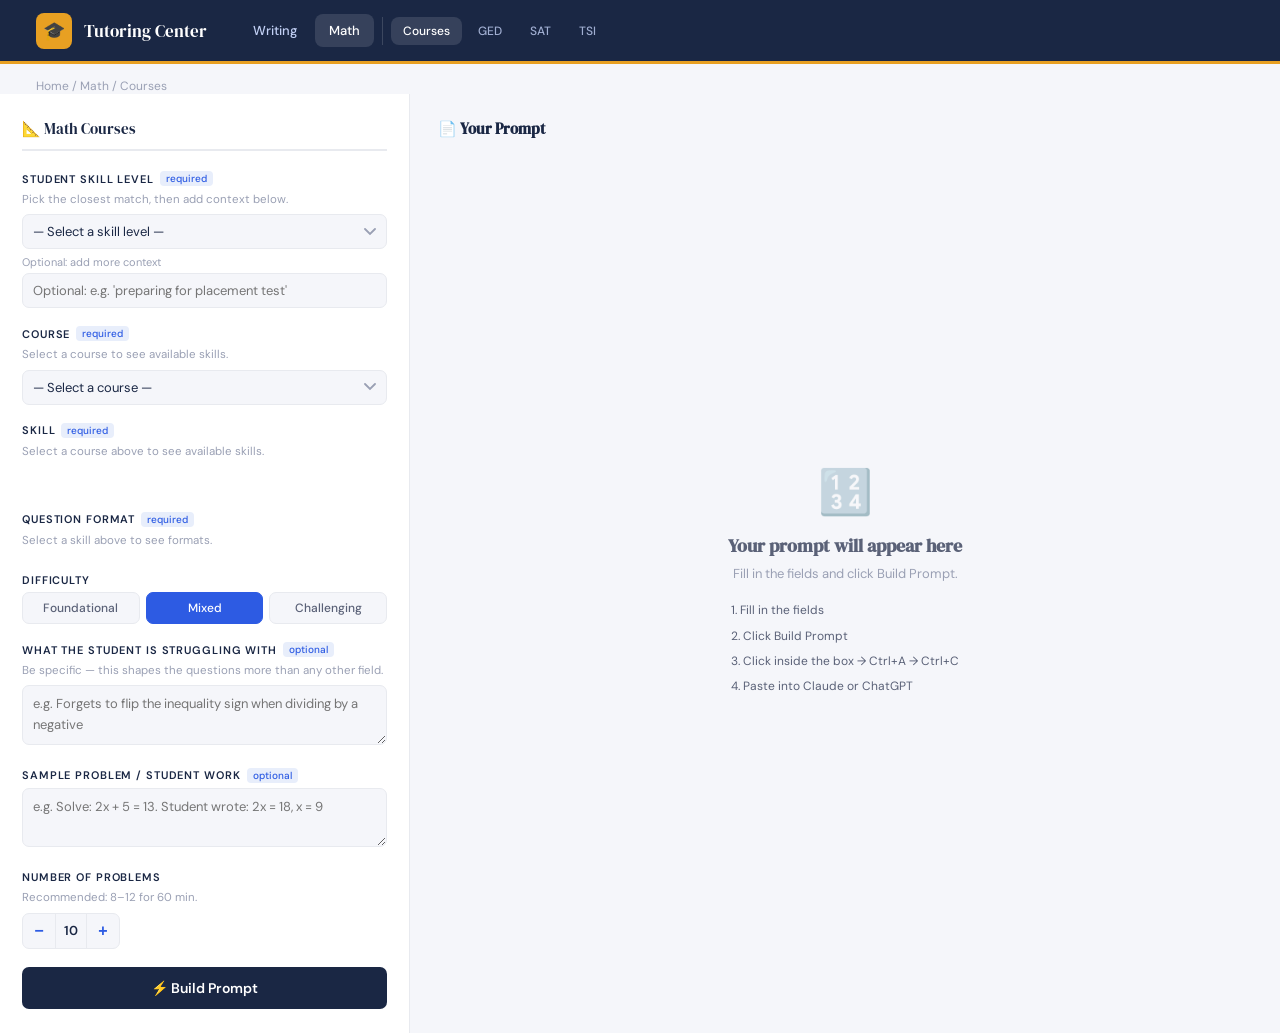
==== math-courses.html @ 2fd33554 "Add files via upload" ====
<!DOCTYPE html>
<html lang="en">
<head>
<meta charset="UTF-8">
<meta name="viewport" content="width=device-width, initial-scale=1.0">
<title>Math Courses — Tutoring Center</title>
<link href="https://fonts.googleapis.com/css2?family=DM+Serif+Display&family=DM+Sans:wght@300;400;500;600&display=swap" rel="stylesheet">
<link rel="stylesheet" href="shared.css">
</head>
<body>
<nav>
  <a href="index.html" class="nav-brand"><div class="nav-icon">🎓</div><span class="nav-title">Tutoring Center</span></a>
  <div class="nav-links">
    <a href="writing.html" class="nav-link">Writing</a>
    <a href="math.html" class="nav-link active">Math</a>
  </div>
  <div class="nav-sub">
    <a href="math-courses.html" class="nav-sub-link active">Courses</a>
    <a href="math-ged.html" class="nav-sub-link">GED</a>
    <a href="math-sat.html" class="nav-sub-link">SAT</a>
    <a href="math-tsi.html" class="nav-sub-link">TSI</a>
  </div>
</nav>
<div class="breadcrumb"><a href="index.html">Home</a> / <a href="math.html">Math</a> / Courses</div>

<div class="layout">
  <div class="form-panel">
    <div class="panel-title">📐 Math Courses</div>

    <div class="field" id="field-level">
      <div class="field-label">Student Skill Level <span class="badge">required</span></div>
      <div class="field-hint">Pick the closest match, then add context below.</div>
      <select id="select-level" onchange="clearErr('field-level')">
        <option value="">— Select a skill level —</option>
        <option value="Beginner — new to this topic; needs step-by-step foundational guidance">Beginner — new to this topic</option>
        <option value="Developing — understands the concept but makes consistent procedural errors">Developing — consistent procedural errors</option>
        <option value="Intermediate — can solve standard problems but struggles with multi-step or word problems">Intermediate — struggles with multi-step problems</option>
        <option value="Advanced — solid understanding; needs challenge problems and edge cases">Advanced — needs challenge problems</option>
        <option value="Multilingual learner — math vocabulary and word problem language needs extra scaffolding">Multilingual learner</option>
        <option value="Math-anxious — needs confidence-building problems before harder material">Math-anxious — needs confidence-building</option>
      </select>
      <div class="val-msg" id="val-level">Please select a skill level.</div>
      <div style="margin-top:6px;"><div style="font-size:11px;color:var(--gray-3);margin-bottom:4px;">Optional: add more context</div><input type="text" id="custom-level" placeholder="Optional: e.g. 'preparing for placement test'"></div>
    </div>

    <div class="field" id="field-course">
      <div class="field-label">Course <span class="badge">required</span></div>
      <div class="field-hint">Select a course to see available skills.</div>
      <select id="select-course" onchange="onCourseChange()">
        <option value="">— Select a course —</option>
        <option value="Arithmetic / Basic Math">Arithmetic / Basic Math</option>
        <option value="Pre-Algebra">Pre-Algebra</option>
        <option value="College Algebra">College Algebra</option>
        <option value="Pre-Calculus">Pre-Calculus</option>
        <option value="Statistics / Probability">Statistics / Probability</option>
        <option value="Trigonometry">Trigonometry</option>
      </select>
      <div class="val-msg" id="val-course">Please select a course.</div>
    </div>

    <div class="field" id="field-skills">
      <div class="field-label">Skill <span class="badge">required</span></div>
      <div class="field-hint" id="skill-hint">Select a course above to see available skills.</div>
      <div class="chips-wrap" id="chips"></div>
      <div class="val-msg" id="val-skills">Please select a skill.</div>
    </div>

    <div class="field" id="field-format">
      <div class="field-label">Question Format <span class="badge">required</span></div>
      <div class="field-hint" id="format-hint">Select a skill above to see formats.</div>
      <div class="format-grid" id="format-grid"></div>
      <div class="val-msg" id="val-format">Please select at least one format.</div>
    </div>

    <div class="field">
      <div class="field-label">Difficulty</div>
      <div class="toggle-row">
        <button class="toggle-btn" id="diff-foundational" onclick="setDifficulty('foundational')">Foundational</button>
        <button class="toggle-btn active" id="diff-mixed" onclick="setDifficulty('mixed')">Mixed</button>
        <button class="toggle-btn" id="diff-challenging" onclick="setDifficulty('challenging')">Challenging</button>
      </div>
    </div>

    <div class="field">
      <div class="field-label">What the Student is Struggling With <span class="badge">optional</span></div>
      <div class="field-hint">Be specific — this shapes the questions more than any other field.</div>
      <textarea id="struggling-text" style="min-height:56px;" placeholder="e.g. Forgets to flip the inequality sign when dividing by a negative"></textarea>
    </div>

    <div class="field">
      <div class="field-label">Sample Problem / Student Work <span class="badge">optional</span></div>
      <textarea id="draft-text" style="min-height:56px;" placeholder="e.g. Solve: 2x + 5 = 13. Student wrote: 2x = 18, x = 9"></textarea>
    </div>

    <div class="field">
      <div class="field-label">Number of Problems</div>
      <div class="field-hint">Recommended: 8–12 for 60 min.</div>
      <div class="stepper">
        <button onclick="changeQty(-1)">−</button>
        <div class="qty" id="qty-display">10</div>
        <button onclick="changeQty(1)">+</button>
      </div>
    </div>

    <button class="submit-btn" onclick="buildPrompt()">⚡ Build Prompt</button>
  </div>

  <div class="output-panel">
    <div class="output-header">
      <h2>📄 Your Prompt <button class="copy-btn" id="copy-btn" onclick="copyPrompt()" style="display:none;">📋 Copy Prompt</button></h2>
    </div>
    <div id="empty-state" class="empty-state">
      <div class="es-icon">🔢</div>
      <h3>Your prompt will appear here</h3>
      <p>Fill in the fields and click Build Prompt.</p>
      <div class="step-list">
        <span>1. Fill in the fields</span>
        <span>2. Click Build Prompt</span>
        <span>3. Click inside the box → Ctrl+A → Ctrl+C</span>
        <span>4. Paste into Claude or ChatGPT</span>
      </div>
    </div>
    <textarea id="prompt-output" class="prompt-box" style="display:none;" readonly onclick="this.select()"></textarea>
    <div id="copy-hint" class="copy-hint">✓ Text selected — press Ctrl+C to copy</div>
  </div>
</div>

<script src="shared.js"></script>
<script>
  const courseSkillMap = {
    'Arithmetic / Basic Math':[{skill:'Fractions & decimals',label:'Fractions & decimals'},{skill:'Percentages',label:'Percentages'},{skill:'Order of operations',label:'Order of operations'},{skill:'Ratios & proportions',label:'Ratios & proportions'},{skill:'Integer operations',label:'Integer operations'}],
    'Pre-Algebra':[{skill:'Variables & expressions',label:'Variables & expressions'},{skill:'Solving one- and two-step equations',label:'One/two-step equations'},{skill:'Inequalities',label:'Inequalities'},{skill:'Graphing on a number line',label:'Number line graphing'},{skill:'Word problems',label:'Word problems'}],
    'College Algebra':[{skill:'Linear equations & systems',label:'Linear equations & systems'},{skill:'Quadratic equations',label:'Quadratic equations'},{skill:'Functions & function notation',label:'Functions & notation'},{skill:'Exponents & radicals',label:'Exponents & radicals'},{skill:'Polynomials',label:'Polynomials'},{skill:'Rational expressions',label:'Rational expressions'}],
    'Pre-Calculus':[{skill:'Exponential & logarithmic functions',label:'Exponential & logs'},{skill:'Trigonometric functions',label:'Trig functions'},{skill:'Sequences & series',label:'Sequences & series'},{skill:'Conic sections',label:'Conic sections'},{skill:'Introduction to limits',label:'Intro to limits'}],
    'Statistics / Probability':[{skill:'Mean, median, mode, and range',label:'Mean/median/mode/range'},{skill:'Probability basics',label:'Probability basics'},{skill:'Reading charts & graphs',label:'Charts & graphs'},{skill:'Normal distribution',label:'Normal distribution'},{skill:'Interpreting data',label:'Interpreting data'}],
    'Trigonometry':[{skill:'Unit circle',label:'Unit circle'},{skill:'Trig ratios (SOH-CAH-TOA)',label:'SOH-CAH-TOA'},{skill:'Trig identities',label:'Trig identities'},{skill:'Solving trig equations',label:'Solving trig equations'},{skill:'Graphing trig functions',label:'Graphing trig functions'}]
  };

  const formatMap = {
    'Fractions & decimals':[{fmt:'multiple choice',name:'Multiple Choice',desc:'4 options, one correct'},{fmt:'show your work',name:'Show Your Work',desc:'Step-by-step solve'},{fmt:'error identification',name:'Error ID',desc:'Find the mistake in worked solution'},{fmt:'fill in the blank',name:'Fill in the Blank',desc:'Complete the missing step'}],
    'Percentages':[{fmt:'multiple choice',name:'Multiple Choice',desc:'4 options, one correct'},{fmt:'show your work',name:'Show Your Work',desc:'Step-by-step solve'},{fmt:'error identification',name:'Error ID',desc:'Find the mistake'},{fmt:'fill in the blank',name:'Fill in the Blank',desc:'Complete the missing step'}],
    'Order of operations':[{fmt:'multiple choice',name:'Multiple Choice',desc:'4 options, one correct'},{fmt:'show your work',name:'Show Your Work',desc:'Step-by-step solve'},{fmt:'error identification',name:'Error ID',desc:'Find where order was applied wrong'},{fmt:'fill in the blank',name:'Fill in the Blank',desc:'Complete the missing step'}],
    'Ratios & proportions':[{fmt:'multiple choice',name:'Multiple Choice',desc:'4 options, one correct'},{fmt:'show your work',name:'Show Your Work',desc:'Step-by-step solve'},{fmt:'error identification',name:'Error ID',desc:'Find the mistake'},{fmt:'fill in the blank',name:'Fill in the Blank',desc:'Complete the missing step'}],
    'Integer operations':[{fmt:'multiple choice',name:'Multiple Choice',desc:'4 options, one correct'},{fmt:'show your work',name:'Show Your Work',desc:'Step-by-step solve'},{fmt:'error identification',name:'Error ID',desc:'Find the sign error'},{fmt:'fill in the blank',name:'Fill in the Blank',desc:'Complete the missing step'}],
    'Variables & expressions':[{fmt:'multiple choice',name:'Multiple Choice',desc:'4 options, one correct'},{fmt:'show your work',name:'Show Your Work',desc:'Simplify or evaluate'},{fmt:'error identification',name:'Error ID',desc:'Find the mistake'},{fmt:'match equation to word problem',name:'Match to Word Problem',desc:'Link expression to context'}],
    'Solving one- and two-step equations':[{fmt:'multiple choice',name:'Multiple Choice',desc:'4 options, one correct'},{fmt:'show your work',name:'Show Your Work',desc:'Solve step by step'},{fmt:'error identification',name:'Error ID',desc:'Find where the solve went wrong'},{fmt:'match equation to word problem',name:'Match to Word Problem',desc:'Link equation to context'}],
    'Inequalities':[{fmt:'multiple choice',name:'Multiple Choice',desc:'4 options, one correct'},{fmt:'show your work',name:'Show Your Work',desc:'Solve and describe solution set'},{fmt:'error identification',name:'Error ID',desc:'Find the sign flip error'},{fmt:'fill in the blank',name:'Fill in the Blank',desc:'Complete the missing step'}],
    'Graphing on a number line':[{fmt:'multiple choice',name:'Multiple Choice',desc:'4 options, one correct'},{fmt:'error identification',name:'Error ID',desc:'Find the graphing error'},{fmt:'fill in the blank',name:'Fill in the Blank',desc:'Describe the solution set'}],
    'Word problems':[{fmt:'multiple choice',name:'Multiple Choice',desc:'4 options, one correct'},{fmt:'show your work',name:'Show Your Work',desc:'Set up and solve'},{fmt:'match equation to word problem',name:'Match to Word Problem',desc:'Link equation to context'},{fmt:'error identification',name:'Error ID',desc:'Find where the setup went wrong'}],
    'Linear equations & systems':[{fmt:'multiple choice',name:'Multiple Choice',desc:'4 options, one correct'},{fmt:'show your work',name:'Show Your Work',desc:'Solve step by step'},{fmt:'error identification',name:'Error ID',desc:'Find the mistake'},{fmt:'graph interpretation',name:'Graph Interpretation',desc:'Read and interpret a graph'}],
    'Quadratic equations':[{fmt:'multiple choice',name:'Multiple Choice',desc:'4 options, one correct'},{fmt:'show your work',name:'Show Your Work',desc:'Solve step by step'},{fmt:'error identification',name:'Error ID',desc:'Find the mistake'},{fmt:'match function to graph',name:'Match to Graph',desc:'Link equation to its parabola'}],
    'Functions & function notation':[{fmt:'multiple choice',name:'Multiple Choice',desc:'4 options, one correct'},{fmt:'show your work',name:'Show Your Work',desc:'Evaluate or compose'},{fmt:'error identification',name:'Error ID',desc:'Find the notation error'},{fmt:'match function to graph',name:'Match to Graph',desc:'Link function to its graph'}],
    'Exponents & radicals':[{fmt:'multiple choice',name:'Multiple Choice',desc:'4 options, one correct'},{fmt:'show your work',name:'Show Your Work',desc:'Simplify step by step'},{fmt:'error identification',name:'Error ID',desc:'Find the rule misapplication'},{fmt:'fill in the blank',name:'Fill in the Blank',desc:'Complete the missing step'}],
    'Polynomials':[{fmt:'multiple choice',name:'Multiple Choice',desc:'4 options, one correct'},{fmt:'show your work',name:'Show Your Work',desc:'Add, subtract, multiply, or factor'},{fmt:'error identification',name:'Error ID',desc:'Find the distribution or sign error'},{fmt:'fill in the blank',name:'Fill in the Blank',desc:'Complete the missing step'}],
    'Rational expressions':[{fmt:'multiple choice',name:'Multiple Choice',desc:'4 options, one correct'},{fmt:'show your work',name:'Show Your Work',desc:'Simplify or operate step by step'},{fmt:'error identification',name:'Error ID',desc:'Find the cancellation or LCD error'},{fmt:'fill in the blank',name:'Fill in the Blank',desc:'Complete the missing step'}],
    'Exponential & logarithmic functions':[{fmt:'multiple choice',name:'Multiple Choice',desc:'4 options, one correct'},{fmt:'show your work',name:'Show Your Work',desc:'Solve or simplify step by step'},{fmt:'error identification',name:'Error ID',desc:'Find the log property error'},{fmt:'graph interpretation',name:'Graph Interpretation',desc:'Read and interpret the graph'}],
    'Trigonometric functions':[{fmt:'multiple choice',name:'Multiple Choice',desc:'4 options, one correct'},{fmt:'show your work',name:'Show Your Work',desc:'Evaluate or solve'},{fmt:'error identification',name:'Error ID',desc:'Find the trig error'},{fmt:'graph interpretation',name:'Graph Interpretation',desc:'Read and interpret the trig graph'}],
    'Sequences & series':[{fmt:'multiple choice',name:'Multiple Choice',desc:'4 options, one correct'},{fmt:'show your work',name:'Show Your Work',desc:'Find the term or sum'},{fmt:'error identification',name:'Error ID',desc:'Find the formula error'},{fmt:'fill in the blank',name:'Fill in the Blank',desc:'Complete the missing term'}],
    'Conic sections':[{fmt:'multiple choice',name:'Multiple Choice',desc:'4 options, one correct'},{fmt:'show your work',name:'Show Your Work',desc:'Identify and write the equation'},{fmt:'match function to graph',name:'Match to Graph',desc:'Link equation to its conic'},{fmt:'error identification',name:'Error ID',desc:'Find the equation error'}],
    'Introduction to limits':[{fmt:'multiple choice',name:'Multiple Choice',desc:'4 options, one correct'},{fmt:'show your work',name:'Show Your Work',desc:'Evaluate the limit step by step'},{fmt:'graph interpretation',name:'Graph Interpretation',desc:'Read the limit from a graph'},{fmt:'error identification',name:'Error ID',desc:'Find the limit evaluation error'}],
    'Mean, median, mode, and range':[{fmt:'multiple choice',name:'Multiple Choice',desc:'4 options, one correct'},{fmt:'show your work',name:'Show Your Work',desc:'Calculate step by step'},{fmt:'error identification',name:'Error ID',desc:'Find the calculation error'},{fmt:'fill in the blank',name:'Fill in the Blank',desc:'Complete the missing value'}],
    'Probability basics':[{fmt:'multiple choice',name:'Multiple Choice',desc:'4 options, one correct'},{fmt:'show your work',name:'Show Your Work',desc:'Set up and solve'},{fmt:'error identification',name:'Error ID',desc:'Find the probability error'},{fmt:'fill in the blank',name:'Fill in the Blank',desc:'Complete the missing probability'}],
    'Reading charts & graphs':[{fmt:'multiple choice',name:'Multiple Choice',desc:'4 options, one correct'},{fmt:'interpret a graph',name:'Interpret a Graph',desc:'Answer questions about a given graph'},{fmt:'error identification',name:'Error ID',desc:'Find the misreading error'},{fmt:'fill in the blank',name:'Fill in the Blank',desc:'Complete the data value'}],
    'Normal distribution':[{fmt:'multiple choice',name:'Multiple Choice',desc:'4 options, one correct'},{fmt:'show your work',name:'Show Your Work',desc:'Calculate z-scores or probabilities'},{fmt:'interpret a graph',name:'Interpret a Graph',desc:'Read the distribution curve'},{fmt:'error identification',name:'Error ID',desc:'Find the z-score error'}],
    'Interpreting data':[{fmt:'multiple choice',name:'Multiple Choice',desc:'4 options, one correct'},{fmt:'interpret a graph',name:'Interpret a Graph',desc:'Draw conclusions from data'},{fmt:'error identification',name:'Error ID',desc:'Find the misinterpretation'},{fmt:'fill in the blank',name:'Fill in the Blank',desc:'Complete the conclusion'}],
    'Unit circle':[{fmt:'multiple choice',name:'Multiple Choice',desc:'4 options, one correct'},{fmt:'fill in the blank',name:'Fill in the Blank',desc:'Complete coordinates or values'},{fmt:'error identification',name:'Error ID',desc:'Find the unit circle error'},{fmt:'show your work',name:'Show Your Work',desc:'Derive the value step by step'}],
    'Trig ratios (SOH-CAH-TOA)':[{fmt:'multiple choice',name:'Multiple Choice',desc:'4 options, one correct'},{fmt:'show your work',name:'Show Your Work',desc:'Set up and solve the ratio'},{fmt:'error identification',name:'Error ID',desc:'Find the ratio setup error'},{fmt:'fill in the blank',name:'Fill in the Blank',desc:'Complete the missing ratio'}],
    'Trig identities':[{fmt:'multiple choice',name:'Multiple Choice',desc:'4 options, one correct'},{fmt:'show your work',name:'Show Your Work',desc:'Verify or simplify'},{fmt:'error identification',name:'Error ID',desc:'Find the identity misapplication'},{fmt:'fill in the blank',name:'Fill in the Blank',desc:'Complete the identity step'}],
    'Solving trig equations':[{fmt:'multiple choice',name:'Multiple Choice',desc:'4 options, one correct'},{fmt:'show your work',name:'Show Your Work',desc:'Solve step by step'},{fmt:'error identification',name:'Error ID',desc:'Find the solution set error'},{fmt:'fill in the blank',name:'Fill in the Blank',desc:'Complete the missing solution'}],
    'Graphing trig functions':[{fmt:'multiple choice',name:'Multiple Choice',desc:'4 options, one correct'},{fmt:'graph interpretation',name:'Graph Interpretation',desc:'Read amplitude, period, or phase shift'},{fmt:'match function to graph',name:'Match to Graph',desc:'Link equation to its trig graph'},{fmt:'error identification',name:'Error ID',desc:'Find the graphing error'}]
  };

  function onCourseChange() {
    const course = document.getElementById('select-course').value;
    clearErr('field-course');
    document.getElementById('chips').innerHTML = '';
    document.getElementById('format-grid').innerHTML = '';
    document.getElementById('format-hint').textContent = 'Select a skill above to see formats.';
    clearErr('field-skills'); clearErr('field-format');
    if (!course) { document.getElementById('skill-hint').textContent = 'Select a course above to see skills.'; return; }
    document.getElementById('skill-hint').textContent = 'Select one skill for this worksheet.';
    (courseSkillMap[course] || []).forEach(s => {
      const chip = document.createElement('div');
      chip.className = 'chip'; chip.textContent = s.label; chip.dataset.skill = s.skill;
      chip.onclick = () => {
        document.querySelectorAll('#chips .chip').forEach(c => c.classList.remove('selected'));
        chip.classList.add('selected');
        clearErr('field-skills');
        renderFormatCards(formatMap[s.skill] || []);
      };
      document.getElementById('chips').appendChild(chip);
    });
  }

  function buildPrompt() {
    const skill = document.querySelector('#chips .chip.selected');
    const course = document.getElementById('select-course').value;
    let ok = true;
    if (!getLevel()) { document.getElementById('field-level').classList.add('error'); ok = false; }
    if (!course) { document.getElementById('field-course').classList.add('error'); ok = false; }
    if (!skill) { document.getElementById('field-skills').classList.add('error'); ok = false; }
    if (!getFormats().length) { document.getElementById('field-format').classList.add('error'); ok = false; }
    if (!ok) return;

    const difficultyLine = {
      foundational: 'All problems should be foundational and confidence-building. Avoid tricky edge cases.',
      mixed: 'Progress from foundational problems to more challenging ones.',
      challenging: 'Emphasize challenging problems and edge cases where common mistakes are highly tempting.'
    }[difficulty];

    const struggling = document.getElementById('struggling-text').value.trim();
    const sample = document.getElementById('draft-text').value.trim();
    const formats = getFormats();
    const formatLine = formats.length === 1 ? formats[0] : formats.slice(0,-1).join(', ') + ', and ' + formats[formats.length-1];

    const prompt =
`Before generating anything, ask me 2–3 clarifying questions about anything not already covered in the details below that would help you produce a more targeted worksheet. Wait for my answers before generating.

You are a math tutor assistant. Generate a student-facing practice worksheet. Do not solve all problems for the student — provide problems for them to work through, with solutions in the answer key only.

━━━━━━━━━━━━━━━━━━━━━━━━━━━━━━━
STUDENT CONTEXT
━━━━━━━━━━━━━━━━━━━━━━━━━━━━━━━

STUDENT SKILL LEVEL: ${getLevel()}
SESSION LENGTH: 60 minutes

━━━━━━━━━━━━━━━━━━━━━━━━━━━━━━━
WORKSHEET DETAILS
━━━━━━━━━━━━━━━━━━━━━━━━━━━━━━━

COURSE: ${course}
SKILL: ${skill.dataset.skill}
FORMAT: ${formatLine}
NUMBER OF PROBLEMS: ${qty}
${struggling ? `\nSPECIFIC STRUGGLES:\n${struggling}\nPrioritize problems that directly address these patterns.\n` : ''}${sample ? `\nSAMPLE PROBLEM / STUDENT WORK:\n${sample}\nBuild at least 3 problems around this example or error pattern.\n` : ''}
━━━━━━━━━━━━━━━━━━━━━━━━━━━━━━━
REQUIREMENTS
━━━━━━━━━━━━━━━━━━━━━━━━━━━━━━━

• Problems must require active thinking and solving — not just reading or copying.
• Multiple choice: one clearly correct answer and three plausible wrong answers. Each wrong answer should reflect a specific common mistake (sign error, wrong formula, order of operations, etc.).
• Show your work problems: leave space for student work. Full step-by-step solutions in the answer key only.
• Error identification: show a fully worked problem with exactly one mistake. Student finds and corrects it.
• ${difficultyLine}
• Use realistic, concrete numbers. Avoid artificially complex values unless the skill requires it.
• Word problems should use clear, direct language.

━━━━━━━━━━━━━━━━━━━━━━━━━━━━━━━
OUTPUT STRUCTURE
━━━━━━━━━━━━━━━━━━━━━━━━━━━━━━━

1. WORKSHEET — student-facing problems only. No answers or solutions visible.

2. ANSWER KEY — complete step-by-step solution for every problem. For multiple choice, name the correct answer and explain in one sentence why each wrong answer is wrong.

3. TUTOR TALK MOVES — 3–5 questions the tutor asks out loud to prompt student thinking rather than giving away answers (e.g., "What do you notice about the sign here?" or "Which operation should come first — and why?"). Tie each to a specific problem number.

Before producing any output, internally verify: all problems are solvable as written, all answer key solutions are mathematically correct, and problems match the skill and format specified. Fix any issues before outputting. Do not include a self-check section in the output.

After all three sections, produce a downloadable Word document (.docx) with clear headings for each section.`;

    showPrompt(prompt);
  }
</script>
</body>
</html>
---- shared.css ----
/* shared.css — used by all tool pages */
:root {
  --navy: #1a2744; --blue: #2d5be3; --blue-light: #e8eefb; --blue-mid: #c2d0f5;
  --gold: #e8a022; --green: #1a8a5a; --green-light: #e8f7f0;
  --red: #c0392b; --gray-1: #f5f6fa; --gray-2: #e8eaef;
  --gray-3: #9aa0b4; --gray-4: #5a6177; --text: #1a2744; --white: #ffffff;
  --radius: 12px; --radius-sm: 7px; --shadow: 0 2px 16px rgba(26,39,68,0.10);
}
* { box-sizing: border-box; margin: 0; padding: 0; }
body { font-family: 'DM Sans', sans-serif; background: var(--gray-1); color: var(--text); min-height: 100vh; }

nav { background: var(--navy); padding: 0 36px; display: flex; align-items: center; gap: 0; border-bottom: 3px solid var(--gold); height: 64px; }
.nav-brand { display: flex; align-items: center; gap: 12px; text-decoration: none; }
.nav-icon { width: 36px; height: 36px; background: var(--gold); border-radius: 8px; display: flex; align-items: center; justify-content: center; font-size: 18px; flex-shrink: 0; }
.nav-title { font-family: 'DM Serif Display', serif; font-size: 17px; color: var(--white); }
.nav-links { display: flex; align-items: center; gap: 4px; margin-left: 32px; }
.nav-link { color: var(--blue-mid); font-size: 13px; font-weight: 500; padding: 8px 14px; border-radius: 8px; text-decoration: none; transition: all 0.18s; }
.nav-link:hover { background: rgba(255,255,255,0.08); color: var(--white); }
.nav-link.active { background: rgba(255,255,255,0.12); color: var(--white); }
.nav-sub { display: flex; align-items: center; gap: 4px; margin-left: 8px; padding-left: 8px; border-left: 1px solid rgba(255,255,255,0.15); }
.nav-sub-link { color: var(--blue-mid); font-size: 12px; font-weight: 500; padding: 6px 12px; border-radius: 8px; text-decoration: none; transition: all 0.18s; opacity: 0.8; }
.nav-sub-link:hover { background: rgba(255,255,255,0.08); color: var(--white); opacity: 1; }
.nav-sub-link.active { background: rgba(255,255,255,0.12); color: var(--white); opacity: 1; }

.breadcrumb { padding: 14px 36px 0; font-size: 12px; color: var(--gray-3); }
.breadcrumb a { color: var(--gray-3); text-decoration: none; }
.breadcrumb a:hover { color: var(--blue); }

.layout { display: grid; grid-template-columns: 410px 1fr; min-height: calc(100vh - 64px); }
.form-panel { background: var(--white); border-right: 1px solid var(--gray-2); padding: 24px 22px; overflow-y: auto; }
.panel-title { font-family: 'DM Serif Display', serif; font-size: 15px; color: var(--navy); margin-bottom: 20px; padding-bottom: 10px; border-bottom: 2px solid var(--gray-2); display: flex; align-items: center; gap: 7px; }

.field { margin-bottom: 18px; }
.field-label { font-size: 11px; font-weight: 600; color: var(--navy); text-transform: uppercase; letter-spacing: 0.08em; margin-bottom: 5px; display: flex; align-items: center; gap: 6px; }
.badge { font-size: 10px; background: var(--blue-light); color: var(--blue); border-radius: 4px; padding: 1px 6px; text-transform: none; letter-spacing: 0; font-weight: 500; }
.field-hint { font-size: 11.5px; color: var(--gray-3); margin-bottom: 6px; line-height: 1.5; }

select, textarea, input[type="text"] { width: 100%; font-family: 'DM Sans', sans-serif; font-size: 13px; color: var(--text); background: var(--gray-1); border: 1.5px solid var(--gray-2); border-radius: var(--radius-sm); padding: 8px 10px; transition: border-color 0.2s, background 0.2s, box-shadow 0.2s; outline: none; }
select { background-image: url("data:image/svg+xml,%3Csvg xmlns='http://www.w3.org/2000/svg' width='12' height='8' viewBox='0 0 12 8'%3E%3Cpath d='M1 1l5 5 5-5' stroke='%239aa0b4' stroke-width='1.8' fill='none' stroke-linecap='round'/%3E%3C/svg%3E"); background-repeat: no-repeat; background-position: right 10px center; padding-right: 28px; cursor: pointer; appearance: none; }
select:focus, textarea:focus, input[type="text"]:focus { border-color: var(--blue); background: var(--white); box-shadow: 0 0 0 3px rgba(45,91,227,0.10); }
textarea { resize: vertical; line-height: 1.6; }

.toggle-row { display: flex; gap: 6px; }
.toggle-btn { flex: 1; padding: 7px; border: 1.5px solid var(--gray-2); border-radius: var(--radius-sm); background: var(--gray-1); font-family: 'DM Sans', sans-serif; font-size: 12px; font-weight: 500; color: var(--gray-4); cursor: pointer; transition: all 0.18s; text-align: center; }
.toggle-btn.active { background: var(--blue); border-color: var(--blue); color: var(--white); }
.toggle-btn:hover:not(.active) { border-color: var(--blue); color: var(--blue); background: var(--blue-light); }

.chips-wrap { display: flex; flex-wrap: wrap; gap: 5px; min-height: 28px; }
.chip { padding: 5px 11px; border: 1.5px solid var(--gray-2); border-radius: 20px; font-size: 12px; font-weight: 500; color: var(--gray-4); background: var(--gray-1); cursor: pointer; transition: all 0.18s; user-select: none; }
.chip.selected { background: var(--blue); border-color: var(--blue); color: var(--white); }
.chip:hover:not(.selected) { border-color: var(--blue); color: var(--blue); background: var(--blue-light); }
.chip-note { font-size: 11px; color: var(--gray-3); margin-top: 4px; font-style: italic; }

.other-skills-toggle { font-size: 12px; font-weight: 600; color: var(--blue); cursor: pointer; margin-top: 8px; display: inline-flex; align-items: center; gap: 5px; user-select: none; }
.other-skills-toggle:hover { text-decoration: underline; }
.other-skills-section { display: none; margin-top: 8px; padding: 10px; background: var(--gray-1); border-radius: var(--radius-sm); border: 1.5px solid var(--gray-2); }
.other-skills-section.open { display: block; }
.other-skills-label { font-size: 10.5px; font-weight: 600; color: var(--gray-3); text-transform: uppercase; letter-spacing: 0.07em; margin-bottom: 7px; }

.format-grid { display: grid; grid-template-columns: 1fr 1fr; gap: 5px; }
.format-card { border: 1.5px solid var(--gray-2); border-radius: var(--radius-sm); padding: 8px 10px; cursor: pointer; transition: all 0.18s; background: var(--gray-1); }
.format-card.selected { border-color: var(--blue); background: var(--blue-light); }
.format-card:hover:not(.selected) { border-color: var(--blue); background: var(--blue-light); }
.fc-top { display: flex; align-items: center; gap: 5px; margin-bottom: 1px; }
.fc-check { width: 14px; height: 14px; border: 1.5px solid var(--gray-3); border-radius: 3px; background: var(--white); display: flex; align-items: center; justify-content: center; font-size: 8px; transition: all 0.18s; flex-shrink: 0; }
.format-card.selected .fc-check { background: var(--blue); border-color: var(--blue); color: var(--white); }
.fc-name { font-size: 11.5px; font-weight: 600; color: var(--text); }
.fc-desc { font-size: 10.5px; color: var(--gray-3); padding-left: 19px; line-height: 1.4; }

.stepper { display: flex; align-items: center; background: var(--gray-1); border: 1.5px solid var(--gray-2); border-radius: var(--radius-sm); overflow: hidden; width: fit-content; }
.stepper button { width: 32px; height: 34px; border: none; background: transparent; font-size: 16px; color: var(--blue); cursor: pointer; font-weight: 600; transition: background 0.15s; display: flex; align-items: center; justify-content: center; }
.stepper button:hover { background: var(--blue-light); }
.qty { min-width: 32px; text-align: center; font-size: 13px; font-weight: 600; color: var(--text); border-left: 1px solid var(--gray-2); border-right: 1px solid var(--gray-2); padding: 0 4px; line-height: 34px; }

.submit-btn { width: 100%; padding: 12px; background: var(--navy); color: var(--white); border: none; border-radius: var(--radius-sm); font-family: 'DM Sans', sans-serif; font-size: 14px; font-weight: 600; cursor: pointer; transition: all 0.2s; margin-top: 4px; display: flex; align-items: center; justify-content: center; gap: 8px; }
.submit-btn:hover { background: var(--blue); box-shadow: 0 4px 16px rgba(45,91,227,0.30); transform: translateY(-1px); }
.submit-btn:active { transform: none; }

.val-msg { font-size: 11px; color: var(--red); margin-top: 4px; display: none; }
.field.error select { border-color: var(--red); }
.field.error .val-msg { display: block; }

.output-panel { padding: 24px 28px; overflow-y: auto; display: flex; flex-direction: column; }
.output-header { display: flex; align-items: center; margin-bottom: 14px; flex-shrink: 0; }
.output-header h2 { font-family: 'DM Serif Display', serif; font-size: 15px; color: var(--navy); display: flex; align-items: center; gap: 7px; }
.copy-btn { display: inline-flex; align-items: center; gap: 5px; padding: 4px 11px; background: var(--gold); color: var(--navy); border: none; border-radius: var(--radius-sm); font-family: 'DM Sans', sans-serif; font-size: 11.5px; font-weight: 600; cursor: pointer; transition: all 0.18s; vertical-align: middle; position: relative; top: -2px; margin-left: 10px; }
.copy-btn:hover { background: #d4911e; }
.copy-btn.copied { background: var(--green); color: var(--white); }
.prompt-box { background: var(--white); border: 1.5px solid var(--gray-2); border-radius: var(--radius); padding: 24px 28px; flex: 1; box-shadow: var(--shadow); font-size: 13px; line-height: 1.8; color: var(--text); white-space: pre-wrap; font-family: 'DM Sans', sans-serif; min-height: 300px; resize: none; width: 100%; outline: none; cursor: text; }
.empty-state { flex: 1; display: flex; flex-direction: column; align-items: center; justify-content: center; color: var(--gray-3); text-align: center; padding: 40px; }
.empty-state .es-icon { font-size: 44px; margin-bottom: 12px; opacity: 0.45; }
.empty-state h3 { font-family: 'DM Serif Display', serif; font-size: 18px; color: var(--gray-4); margin-bottom: 6px; }
.empty-state p { font-size: 13px; max-width: 300px; line-height: 1.6; }
.step-list { margin-top: 14px; text-align: left; font-size: 12px; color: var(--gray-4); line-height: 2.1; }
.step-list span { display: block; }
.copy-hint { display: none; margin-top: 7px; font-size: 12px; color: var(--blue); font-weight: 600; }

@media (max-width: 900px) {
  .layout { grid-template-columns: 1fr; }
  .form-panel { border-right: none; border-bottom: 1px solid var(--gray-2); }
  .form-panel, .output-panel { padding: 20px 18px; }
}
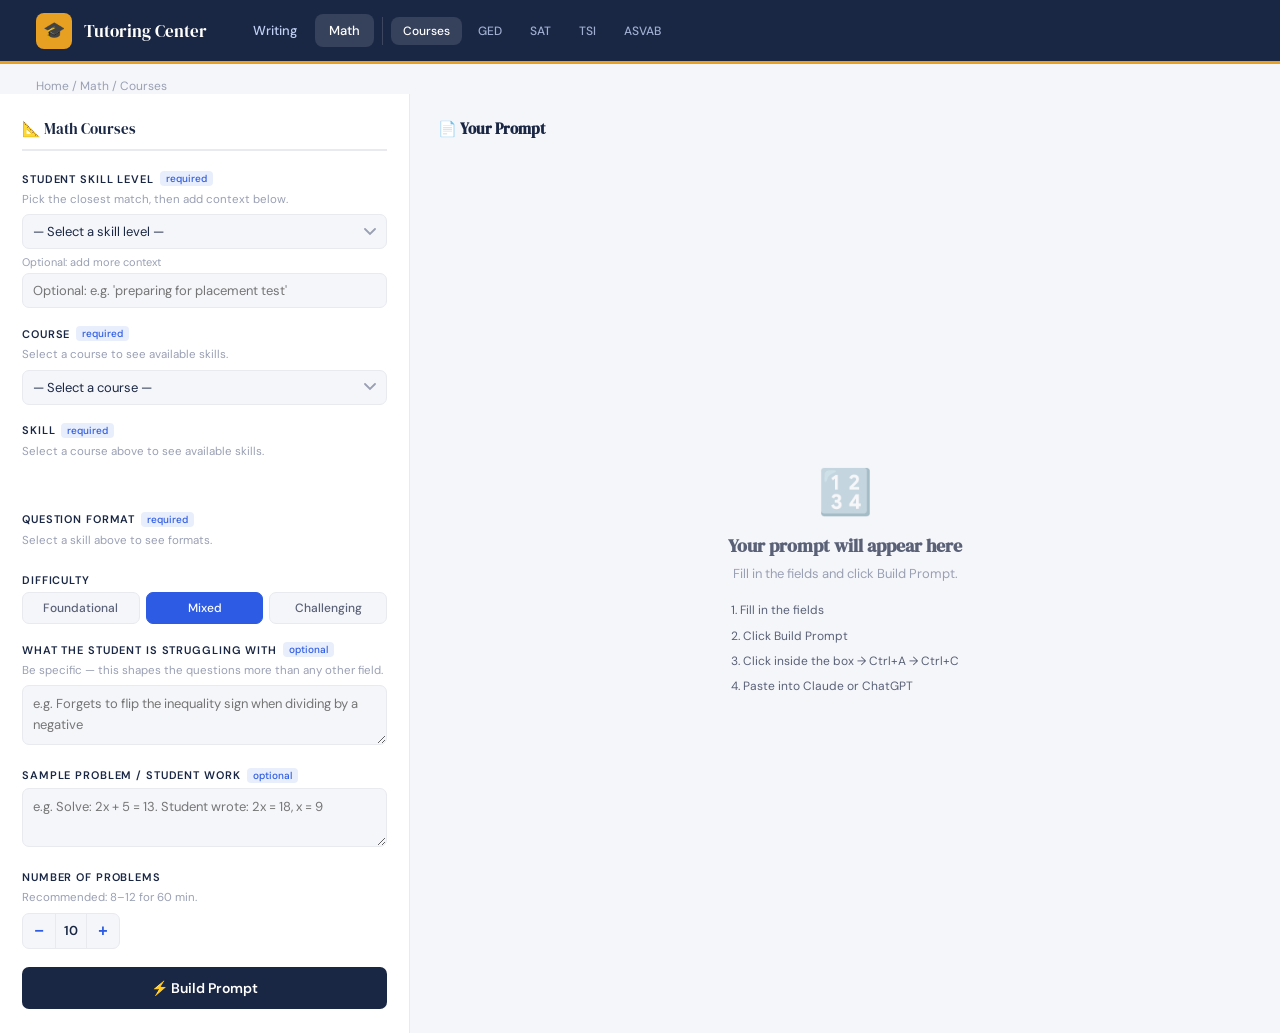
==== commit 616da78a: "Add files via upload" ====
--- a/math-courses.html
+++ b/math-courses.html
@@ -19,6 +19,7 @@
     <a href="math-ged.html" class="nav-sub-link">GED</a>
     <a href="math-sat.html" class="nav-sub-link">SAT</a>
     <a href="math-tsi.html" class="nav-sub-link">TSI</a>
+    <a href="math-asvab.html" class="nav-sub-link">ASVAB</a>
   </div>
 </nav>
 <div class="breadcrumb"><a href="index.html">Home</a> / <a href="math.html">Math</a> / Courses</div>
@@ -214,9 +215,9 @@
     const formatLine = formats.length === 1 ? formats[0] : formats.slice(0,-1).join(', ') + ', and ' + formats[formats.length-1];
 
     const prompt =
-`Before generating anything, ask me 2–3 clarifying questions about anything not already covered in the details below that would help you produce a more targeted worksheet. Wait for my answers before generating.
-
-You are a math tutor assistant. Generate a student-facing practice worksheet. Do not solve all problems for the student — provide problems for them to work through, with solutions in the answer key only.
+`You are a math tutor assistant. Generate a student-facing practice worksheet.
+
+Student-facing means: no answers, no answer key language, no meta-commentary about the worksheet appear in the WORKSHEET section. Keep each section cleanly separated.
 
 ━━━━━━━━━━━━━━━━━━━━━━━━━━━━━━━
 STUDENT CONTEXT
@@ -239,7 +240,8 @@
 ━━━━━━━━━━━━━━━━━━━━━━━━━━━━━━━
 
 • Problems must require active thinking and solving — not just reading or copying.
-• Multiple choice: one clearly correct answer and three plausible wrong answers. Each wrong answer should reflect a specific common mistake (sign error, wrong formula, order of operations, etc.).
+• NON-NEGOTIABLE: Each wrong answer must represent a distinct error type — no two distractors may stem from the same mistake.
+• NON-NEGOTIABLE: Before finalizing each problem, verify the full solution top-to-bottom with the chosen values to confirm it produces a clean, unambiguous answer before writing the distractors.
 • Show your work problems: leave space for student work. Full step-by-step solutions in the answer key only.
 • Error identification: show a fully worked problem with exactly one mistake. Student finds and corrects it.
 • ${difficultyLine}
@@ -254,11 +256,13 @@
 
 2. ANSWER KEY — complete step-by-step solution for every problem. For multiple choice, name the correct answer and explain in one sentence why each wrong answer is wrong.
 
-3. TUTOR TALK MOVES — 3–5 questions the tutor asks out loud to prompt student thinking rather than giving away answers (e.g., "What do you notice about the sign here?" or "Which operation should come first — and why?"). Tie each to a specific problem number.
-
-Before producing any output, internally verify: all problems are solvable as written, all answer key solutions are mathematically correct, and problems match the skill and format specified. Fix any issues before outputting. Do not include a self-check section in the output.
-
-After all three sections, produce a downloadable Word document (.docx) with clear headings for each section.`;
+3. STUDY TIPS & SELF-CHECK — fits on one printed page. Do not explain or teach the concept. Write directly to the student using "you" language.
+   a. TIPS (3–5 items): One sentence each. Practical strategies for this specific skill only — what to do, look for, or try when stuck. No theory.
+   b. SELF-CHECK (3–4 items): One sentence each. Questions the student asks themselves before submitting. Actionable and specific to this skill.
+
+Perform a silent internal audit before producing any output: confirm all problems are solvable as written, all solutions are mathematically correct, and problems match the skill and format specified. Fix any issues before outputting. Do not include a visible audit section in the output.
+
+After all three sections, format the complete output as a Word document (.docx) and offer it for download.`;
 
     showPrompt(prompt);
   }
